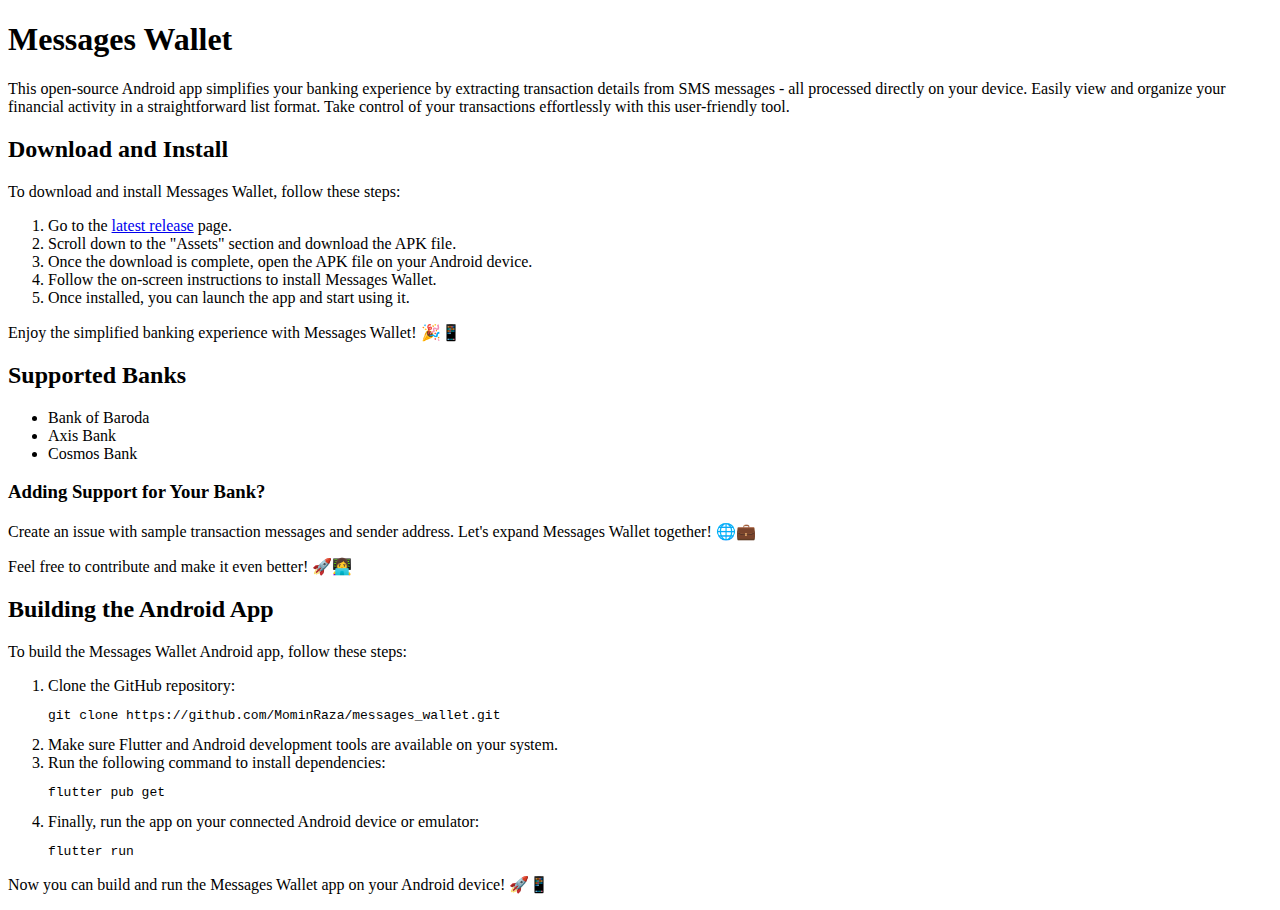
==== docs/index.html @ 7551ceee "updated docs" ====
<!DOCTYPE html>
<html lang="en">

<head>
    <meta charset="UTF-8">
    <meta name="viewport" content="width=device-width, initial-scale=1.0">
    <title>Messages Wallet</title>
</head>

<body>
    <h1>Messages Wallet</h1>
    <p>This open-source Android app simplifies your banking experience by extracting transaction details from SMS
        messages - all processed directly on your device. Easily view and organize your financial activity in a
        straightforward list format. Take control of your transactions effortlessly with this user-friendly tool.</p>

    <h2>Download and Install</h2>
    <p>To download and install Messages Wallet, follow these steps:</p>
    <ol>
        <li>Go to the <a href="https://github.com/MominRaza/messages_wallet/releases/latest">latest release</a> page.
        </li>
        <li>Scroll down to the "Assets" section and download the APK file.</li>
        <li>Once the download is complete, open the APK file on your Android device.</li>
        <li>Follow the on-screen instructions to install Messages Wallet.</li>
        <li>Once installed, you can launch the app and start using it.</li>
    </ol>
    <p>Enjoy the simplified banking experience with Messages Wallet! 🎉📱</p>

    <h2>Supported Banks</h2>
    <ul>
        <li>Bank of Baroda</li>
        <li>Axis Bank</li>
        <li>Cosmos Bank</li>
    </ul>

    <h3>Adding Support for Your Bank?</h3>
    <p>Create an issue with sample transaction messages and sender address. Let's expand Messages Wallet together! 🌐💼
    </p>
    <p>Feel free to contribute and make it even better! 🚀👩‍💻</p>

    <h2>Building the Android App</h2>
    <p>To build the Messages Wallet Android app, follow these steps:</p>
    <ol>
        <li>Clone the GitHub repository:</li>
        <pre><code>git clone https://github.com/MominRaza/messages_wallet.git</code></pre>
        <li>Make sure Flutter and Android development tools are available on your system.</li>
        <li>Run the following command to install dependencies:</li>
        <pre><code>flutter pub get</code></pre>
        <li>Finally, run the app on your connected Android device or emulator:</li>
        <pre><code>flutter run</code></pre>
    </ol>
    <p>Now you can build and run the Messages Wallet app on your Android device! 🚀📱</p>
</body>

</html>
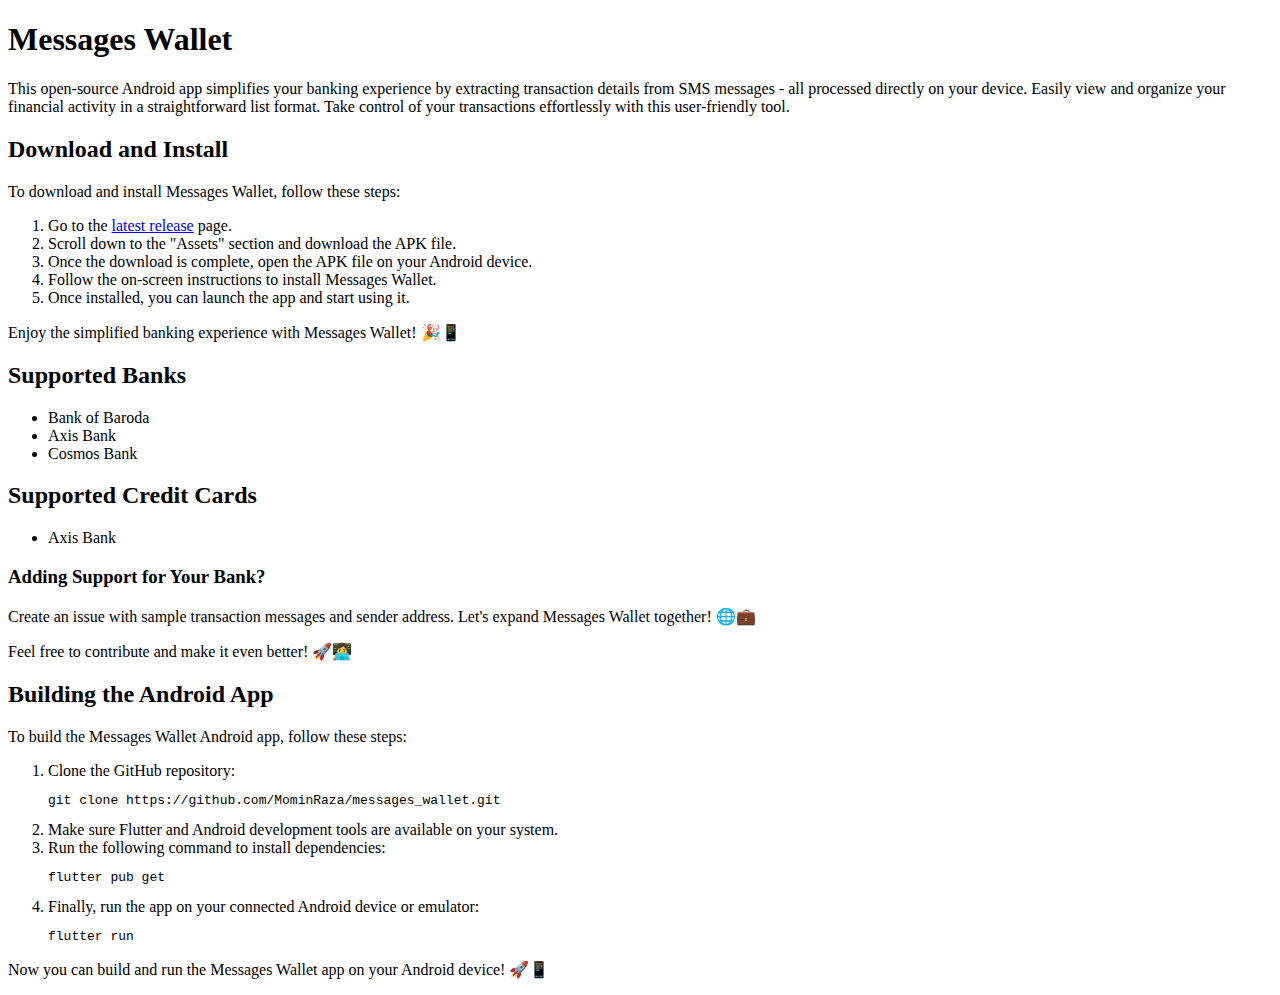
==== commit f7ec33f7: "updated docs" ====
--- a/docs/index.html
+++ b/docs/index.html
@@ -32,6 +32,11 @@
         <li>Cosmos Bank</li>
     </ul>
 
+    <h2>Supported Credit Cards</h2>
+    <ul>
+        <li>Axis Bank</li>
+    </ul>
+
     <h3>Adding Support for Your Bank?</h3>
     <p>Create an issue with sample transaction messages and sender address. Let's expand Messages Wallet together! 🌐💼
     </p>
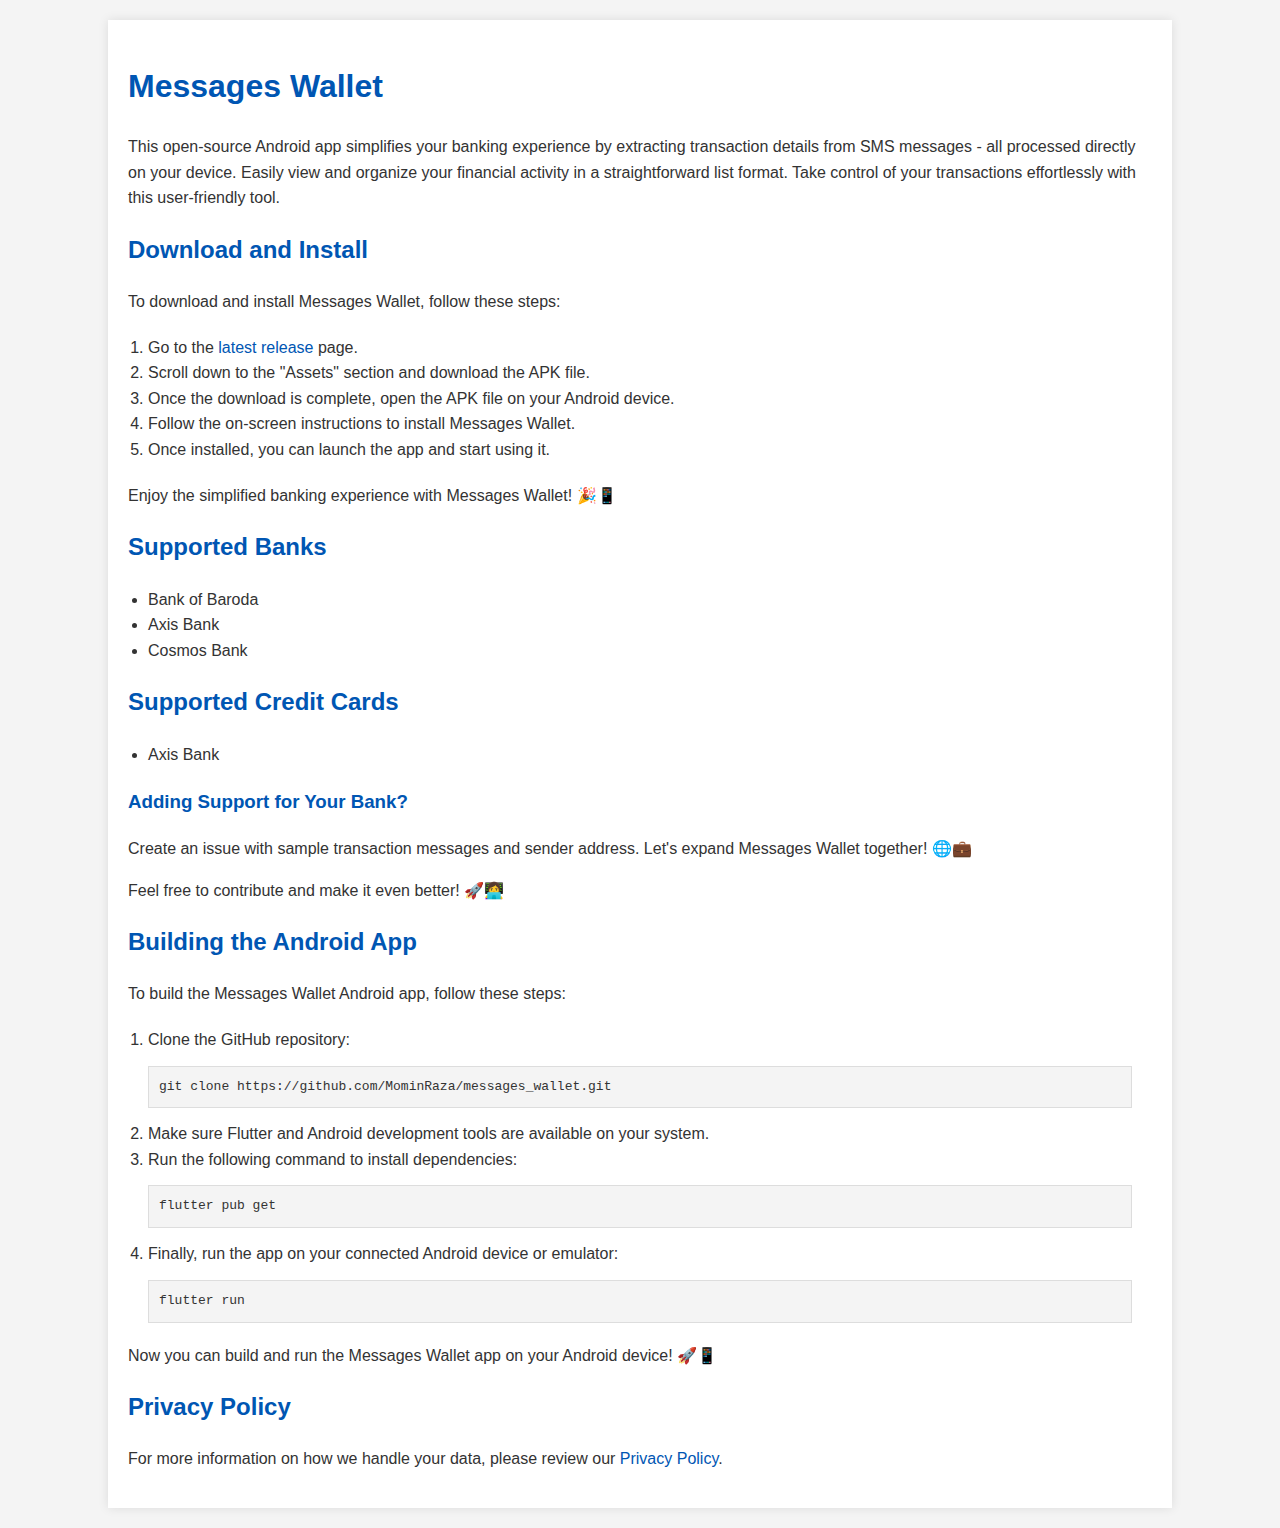
==== commit 9927102d: "updated privacy policy and added styles.css" ====
--- a/docs/index.html
+++ b/docs/index.html
@@ -5,55 +5,57 @@
     <meta charset="UTF-8">
     <meta name="viewport" content="width=device-width, initial-scale=1.0">
     <title>Messages Wallet</title>
+    <link rel="stylesheet" href="styles.css">
 </head>
 
 <body>
-    <h1>Messages Wallet</h1>
-    <p>This open-source Android app simplifies your banking experience by extracting transaction details from SMS
-        messages - all processed directly on your device. Easily view and organize your financial activity in a
-        straightforward list format. Take control of your transactions effortlessly with this user-friendly tool.</p>
+    <div class="container">
+        <h1>Messages Wallet</h1>
+        <p>This open-source Android app simplifies your banking experience by extracting transaction details from SMS messages - all processed directly on your device. Easily view and organize your financial activity in a straightforward list format. Take control of your transactions effortlessly with this user-friendly tool.</p>
 
-    <h2>Download and Install</h2>
-    <p>To download and install Messages Wallet, follow these steps:</p>
-    <ol>
-        <li>Go to the <a href="https://github.com/MominRaza/messages_wallet/releases/latest">latest release</a> page.
-        </li>
-        <li>Scroll down to the "Assets" section and download the APK file.</li>
-        <li>Once the download is complete, open the APK file on your Android device.</li>
-        <li>Follow the on-screen instructions to install Messages Wallet.</li>
-        <li>Once installed, you can launch the app and start using it.</li>
-    </ol>
-    <p>Enjoy the simplified banking experience with Messages Wallet! 🎉📱</p>
+        <h2>Download and Install</h2>
+        <p>To download and install Messages Wallet, follow these steps:</p>
+        <ol>
+            <li>Go to the <a href="https://github.com/MominRaza/messages_wallet/releases/latest">latest release</a> page.</li>
+            <li>Scroll down to the "Assets" section and download the APK file.</li>
+            <li>Once the download is complete, open the APK file on your Android device.</li>
+            <li>Follow the on-screen instructions to install Messages Wallet.</li>
+            <li>Once installed, you can launch the app and start using it.</li>
+        </ol>
+        <p>Enjoy the simplified banking experience with Messages Wallet! 🎉📱</p>
 
-    <h2>Supported Banks</h2>
-    <ul>
-        <li>Bank of Baroda</li>
-        <li>Axis Bank</li>
-        <li>Cosmos Bank</li>
-    </ul>
+        <h2>Supported Banks</h2>
+        <ul>
+            <li>Bank of Baroda</li>
+            <li>Axis Bank</li>
+            <li>Cosmos Bank</li>
+        </ul>
 
-    <h2>Supported Credit Cards</h2>
-    <ul>
-        <li>Axis Bank</li>
-    </ul>
+        <h2>Supported Credit Cards</h2>
+        <ul>
+            <li>Axis Bank</li>
+        </ul>
 
-    <h3>Adding Support for Your Bank?</h3>
-    <p>Create an issue with sample transaction messages and sender address. Let's expand Messages Wallet together! 🌐💼
-    </p>
-    <p>Feel free to contribute and make it even better! 🚀👩‍💻</p>
+        <h3>Adding Support for Your Bank?</h3>
+        <p>Create an issue with sample transaction messages and sender address. Let's expand Messages Wallet together! 🌐💼</p>
+        <p>Feel free to contribute and make it even better! 🚀👩‍💻</p>
 
-    <h2>Building the Android App</h2>
-    <p>To build the Messages Wallet Android app, follow these steps:</p>
-    <ol>
-        <li>Clone the GitHub repository:</li>
-        <pre><code>git clone https://github.com/MominRaza/messages_wallet.git</code></pre>
-        <li>Make sure Flutter and Android development tools are available on your system.</li>
-        <li>Run the following command to install dependencies:</li>
-        <pre><code>flutter pub get</code></pre>
-        <li>Finally, run the app on your connected Android device or emulator:</li>
-        <pre><code>flutter run</code></pre>
-    </ol>
-    <p>Now you can build and run the Messages Wallet app on your Android device! 🚀📱</p>
+        <h2>Building the Android App</h2>
+        <p>To build the Messages Wallet Android app, follow these steps:</p>
+        <ol>
+            <li>Clone the GitHub repository:</li>
+            <pre><code>git clone https://github.com/MominRaza/messages_wallet.git</code></pre>
+            <li>Make sure Flutter and Android development tools are available on your system.</li>
+            <li>Run the following command to install dependencies:</li>
+            <pre><code>flutter pub get</code></pre>
+            <li>Finally, run the app on your connected Android device or emulator:</li>
+            <pre><code>flutter run</code></pre>
+        </ol>
+        <p>Now you can build and run the Messages Wallet app on your Android device! 🚀📱</p>
+
+        <h2>Privacy Policy</h2>
+        <p>For more information on how we handle your data, please review our <a href="privacy-policy.html">Privacy Policy</a>.</p>
+    </div>
 </body>
 
 </html>--- a/docs/styles.css
+++ b/docs/styles.css
@@ -0,0 +1,46 @@
+body {
+    font-family: Arial, sans-serif;
+    line-height: 1.6;
+    margin: 0;
+    padding: 0;
+    background-color: #f4f4f4;
+    color: #333;
+}
+
+h1,
+h2,
+h3 {
+    color: #0056b3;
+}
+
+a {
+    color: #0056b3;
+    text-decoration: none;
+}
+
+a:hover {
+    text-decoration: underline;
+}
+
+.container {
+    width: 80%;
+    margin: auto;
+    overflow: hidden;
+    padding: 20px;
+    background: #fff;
+    box-shadow: 0 0 10px rgba(0, 0, 0, 0.1);
+    margin-block: 20px;
+}
+
+ol,
+ul {
+    margin: 20px 0;
+    padding: 0 20px;
+}
+
+pre {
+    background: #f4f4f4;
+    padding: 10px;
+    border: 1px solid #ddd;
+    overflow-x: auto;
+}